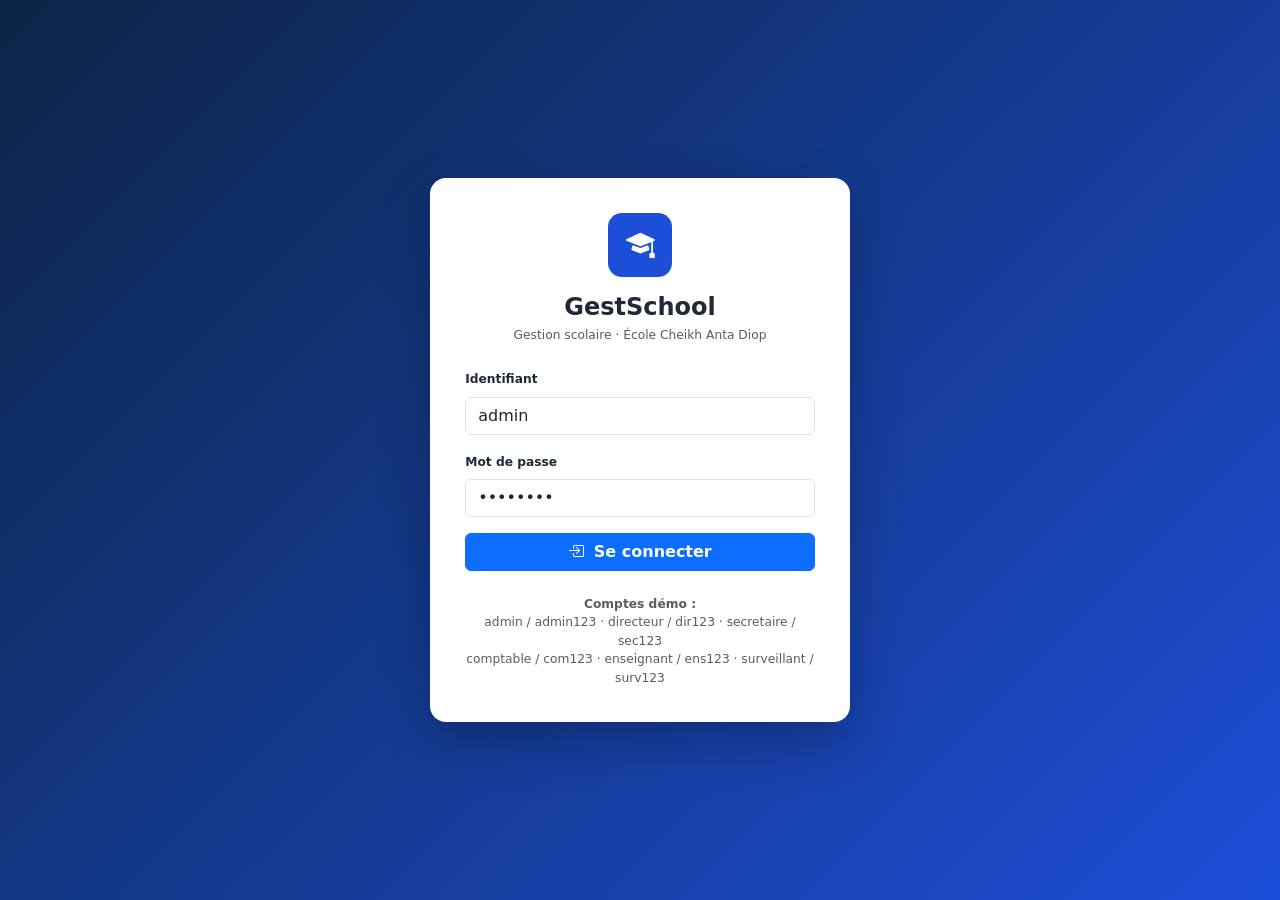
==== index.html @ b16cffb6 "GestSchool v2.0 — Application complète + PWA" ====
<!DOCTYPE html>
<html lang="fr">
<head>
  <meta charset="UTF-8" />
  <meta name="viewport" content="width=device-width, initial-scale=1.0" />
  <!-- ═══════════════ FAVICON ═══════════════ -->
<link rel="icon" type="image/svg+xml" href="assets/images/favicon.svg">
<link rel="apple-touch-icon" href="assets/images/favicon.svg">
<meta name="theme-color" content="#0B2545">
<meta name="apple-mobile-web-app-title" content="GestSchool">
<meta name="application-name" content="GestSchool">
<!-- ═══════════════════════════════════════ -->
 <!-- ═══════════════ PWA MANIFEST ═══════════════ -->
<link rel="manifest" href="manifest.json">
<meta name="apple-mobile-web-app-capable" content="yes">
<meta name="mobile-web-app-capable" content="yes">
<meta name="apple-mobile-web-app-status-bar-style" content="black-translucent">
<link rel="apple-touch-icon" sizes="180x180" href="assets/images/apple-touch-icon.png">
<link rel="icon" type="image/png" sizes="32x32" href="assets/images/favicon.png">
<!-- ═══════════════════════════════════════════ -->
  <title>Connexion · GestSchool</title>
  <link href="https://cdn.jsdelivr.net/npm/bootstrap@5.3.3/dist/css/bootstrap.min.css" rel="stylesheet">
  <link href="https://cdn.jsdelivr.net/npm/bootstrap-icons@1.11.3/font/bootstrap-icons.css" rel="stylesheet">
  <link rel="stylesheet" href="assets/css/style.css">
  <style>
    body{min-height:100vh;display:flex;align-items:center;justify-content:center;
      background:linear-gradient(135deg,#0B2545 0%,#1D4ED8 100%);}
    .login-card{max-width:420px;width:100%;background:#fff;border-radius:16px;
      padding:2.2rem;box-shadow:0 20px 50px rgba(0,0,0,.25);}
    .login-logo{width:64px;height:64px;border-radius:14px;background:#1D4ED8;
      display:flex;align-items:center;justify-content:center;color:#fff;font-size:1.8rem;margin:0 auto 1rem;}
  </style>
</head>
<body>
  <div class="login-card">
    <div class="login-logo"><i class="bi bi-mortarboard-fill"></i></div>
    <h4 class="text-center fw-bold mb-1">GestSchool</h4>
    <p class="text-center text-muted small mb-4">Gestion scolaire · École Cheikh Anta Diop</p>

    <form id="loginForm" novalidate>
      <div class="mb-3">
        <label class="form-label small fw-semibold">Identifiant</label>
        <input type="text" class="form-control" id="login" value="admin" required>
      </div>
      <div class="mb-3">
        <label class="form-label small fw-semibold">Mot de passe</label>
        <input type="password" class="form-control" id="password" value="admin123" required>
      </div>
      <div id="loginError" class="alert alert-danger py-2 small d-none"></div>
      <button class="btn btn-primary w-100 fw-semibold" type="submit">
        <i class="bi bi-box-arrow-in-right me-1"></i> Se connecter
      </button>
    </form>
    <div class="mt-4 small text-muted text-center">
      <strong>Comptes démo :</strong><br>
      admin / admin123 · directeur / dir123 · secretaire / sec123<br>
      comptable / com123 · enseignant / ens123 · surveillant / surv123
    </div>
  </div>

  <script src="assets/js/core/storage.js"></script>
  <script src="assets/js/core/db.js"></script>
  <script src="assets/js/core/utils.js"></script>
  <script src="assets/js/core/auth.js"></script>
  <script>
    // Init DB si vide + soumission formulaire
    DB.init();
    document.getElementById('loginForm').addEventListener('submit', e=>{
      e.preventDefault();
      const u = document.getElementById('login').value.trim();
      const p = document.getElementById('password').value;
      const err = document.getElementById('loginError');
      const user = Auth.login(u,p);
      if(user){ location.href='app.html'; }
      else { err.textContent='Identifiant ou mot de passe incorrect.'; err.classList.remove('d-none'); }
    });
  </script>
  <!-- ═══════════════ SERVICE WORKER ═══════════════ -->
<script>
  if('serviceWorker' in navigator){
    window.addEventListener('load', ()=>{
      navigator.serviceWorker.register('./service-worker.js')
        .then(reg => console.log('[App] Service Worker enregistré', reg.scope))
        .catch(err => console.warn('[App] Service Worker non enregistré', err));
    });
  }
</script>
</body>
</html>
---- assets/css/style.css ----
/* ===== VARIABLES ===== */
:root{
  --primary:#0B2545;
  --primary-light:#13315C;
  --royal:#1D4ED8;
  --royal-hover:#1e40af;
  --success:#16A34A;
  --warning:#F59E0B;
  --danger:#DC2626;
  --bg:#F4F6FA;
  --card:#FFFFFF;
  --text:#1F2937;
  --muted:#6B7280;
  --border:#E5E7EB;
  --radius:12px;
  --shadow:0 2px 8px rgba(11,37,69,.08);
  --shadow-lg:0 8px 24px rgba(11,37,69,.12);
  --sidebar-w:260px;
}

*{box-sizing:border-box;}
body{
  font-family:'Inter','Segoe UI',system-ui,-apple-system,sans-serif;
  background:var(--bg);color:var(--text);margin:0;
  font-size:14px;
}
a{text-decoration:none;}

/* ===== SIDEBAR ===== */
.sidebar{
  position:fixed;top:0;left:0;bottom:0;width:var(--sidebar-w);
  background:linear-gradient(180deg,var(--primary) 0%,var(--primary-light) 100%);
  color:#fff;display:flex;flex-direction:column;z-index:1040;
  transition:transform .3s ease;
}
.sidebar-brand{
  display:flex;align-items:center;gap:.75rem;
  padding:1.25rem 1.1rem;border-bottom:1px solid rgba(255,255,255,.08);
}
.sidebar-brand i{font-size:1.7rem;color:#60A5FA;}
.brand-title{font-weight:700;font-size:1.05rem;letter-spacing:.3px;}
.brand-sub{font-size:.72rem;color:#94A3B8;}
.sidebar-nav{
  flex:1;overflow-y:auto;padding:.75rem .6rem;
}
.sidebar-nav::-webkit-scrollbar{width:6px;}
.sidebar-nav::-webkit-scrollbar-thumb{background:rgba(255,255,255,.15);border-radius:3px;}
.nav-item{
  display:flex;align-items:center;gap:.7rem;
  padding:.6rem .75rem;border-radius:9px;color:#CBD5E1;
  font-size:.86rem;font-weight:500;margin-bottom:2px;
  transition:all .15s ease;cursor:pointer;
}
.nav-item i{font-size:1.05rem;width:20px;text-align:center;}
.nav-item:hover{background:rgba(255,255,255,.08);color:#fff;}
.nav-item.active{background:var(--royal);color:#fff;box-shadow:0 4px 12px rgba(29,78,216,.4);}
.sidebar-footer{padding:.8rem;border-top:1px solid rgba(255,255,255,.08);}

/* ===== LAYOUT ===== */
.main-wrapper{
  margin-left:var(--sidebar-w);min-height:100vh;
  display:flex;flex-direction:column;
  transition:margin-left .3s ease;
}
.topbar{
  height:64px;background:#fff;border-bottom:1px solid var(--border);
  display:flex;align-items:center;gap:1rem;padding:0 1.25rem;
  position:sticky;top:0;z-index:1030;
}
.search-box{
  flex:1;max-width:420px;display:flex;align-items:center;gap:.5rem;
  background:var(--bg);border:1px solid var(--border);border-radius:10px;
  padding:.45rem .8rem;
}
.search-box i{color:var(--muted);}
.search-box input{border:none;background:transparent;outline:none;flex:1;font-size:.88rem;}
.topbar-right{display:flex;align-items:center;gap:1rem;margin-left:auto;}
.badge-annee{
  background:#EFF6FF;color:var(--royal);font-weight:600;
  font-size:.75rem;padding:.35rem .7rem;border-radius:8px;
}
.icon-btn{
  background:transparent;border:none;font-size:1.2rem;color:var(--muted);
  position:relative;padding:.3rem;
}
.icon-btn:hover{color:var(--royal);}
.notif-dot{
  position:absolute;top:2px;right:2px;width:8px;height:8px;
  background:var(--danger);border-radius:50%;
}
.user-chip{display:flex;align-items:center;gap:.6rem;}
.avatar{
  width:38px;height:38px;border-radius:10px;background:var(--royal);
  color:#fff;display:flex;align-items:center;justify-content:center;
  font-weight:700;font-size:.95rem;
}
.user-name{font-size:.85rem;font-weight:600;line-height:1.1;}
.user-role{font-size:.72rem;color:var(--muted);text-transform:capitalize;}

.content{flex:1;padding:1.5rem;}

/* ===== CARTES ===== */
.page-title{font-size:1.35rem;font-weight:700;margin-bottom:.25rem;}
.page-sub{color:var(--muted);font-size:.85rem;margin-bottom:1.5rem;}

.stat-grid{
  display:grid;grid-template-columns:repeat(4,1fr);gap:1rem;margin-bottom:1.5rem;
}
.stat-card{
  background:var(--card);border-radius:var(--radius);padding:1.1rem 1.2rem;
  box-shadow:var(--shadow);display:flex;align-items:center;gap:1rem;
  border-left:4px solid var(--royal);transition:transform .15s,box-shadow .15s;
}
.stat-card:hover{transform:translateY(-2px);box-shadow:var(--shadow-lg);}
.stat-icon{
  width:48px;height:48px;border-radius:12px;display:flex;align-items:center;
  justify-content:center;font-size:1.3rem;background:#EFF6FF;color:var(--royal);
}
.stat-icon.green{background:#DCFCE7;color:var(--success);}
.stat-icon.orange{background:#FEF3C7;color:var(--warning);}
.stat-icon.red{background:#FEE2E2;color:var(--danger);}
.stat-icon.purple{background:#EDE9FE;color:#7C3AED;}
.stat-value{font-size:1.5rem;font-weight:700;line-height:1;}
.stat-label{font-size:.78rem;color:var(--muted);margin-top:.15rem;}

/* Cartes génériques */
.card-panel{
  background:var(--card);border-radius:var(--radius);
  box-shadow:var(--shadow);padding:1.25rem;margin-bottom:1.5rem;
}
.card-panel h6{
  font-size:.95rem;font-weight:700;margin-bottom:1rem;
  display:flex;align-items:center;gap:.5rem;
}
.card-panel h6 i{color:var(--royal);}

.grid-2{display:grid;grid-template-columns:1fr 1fr;gap:1.5rem;}
.grid-4{display:grid;grid-template-columns:repeat(4,1fr);gap:1.5rem;}

.chart-box{position:relative;height:260px;}

/* Finance bar */
.finance-row{display:flex;justify-content:space-between;font-size:.85rem;margin-bottom:.4rem;}
.finance-bar{height:12px;background:var(--bg);border-radius:6px;overflow:hidden;margin-bottom:1rem;}
.finance-bar .fill{height:100%;background:linear-gradient(90deg,#16A34A,#22C55E);border-radius:6px;}

/* Listes */
.mini-list{list-style:none;padding:0;margin:0;}
.mini-list li{
  display:flex;align-items:center;gap:.7rem;padding:.6rem 0;
  border-bottom:1px solid var(--border);font-size:.85rem;
}
.mini-list li:last-child{border-bottom:none;}
.mini-list .mini-avatar{
  width:32px;height:32px;border-radius:8px;background:#EFF6FF;color:var(--royal);
  display:flex;align-items:center;justify-content:center;font-weight:700;font-size:.75rem;
}
.mini-list .mini-meta{margin-left:auto;font-size:.75rem;color:var(--muted);}

.empty-module{
  display:flex;flex-direction:column;align-items:center;justify-content:center;
  padding:4rem 1rem;text-align:center;color:var(--muted);
}
.empty-module i{font-size:3rem;color:var(--border);margin-bottom:1rem;}

/* Overlay mobile */
.sidebar-overlay{
  display:none;position:fixed;inset:0;background:rgba(11,37,69,.5);
  z-index:1035;opacity:0;transition:opacity .3s;
}
.sidebar-overlay.show{display:block;opacity:1;}

/* Toasts */
.toast{border-radius:10px;}
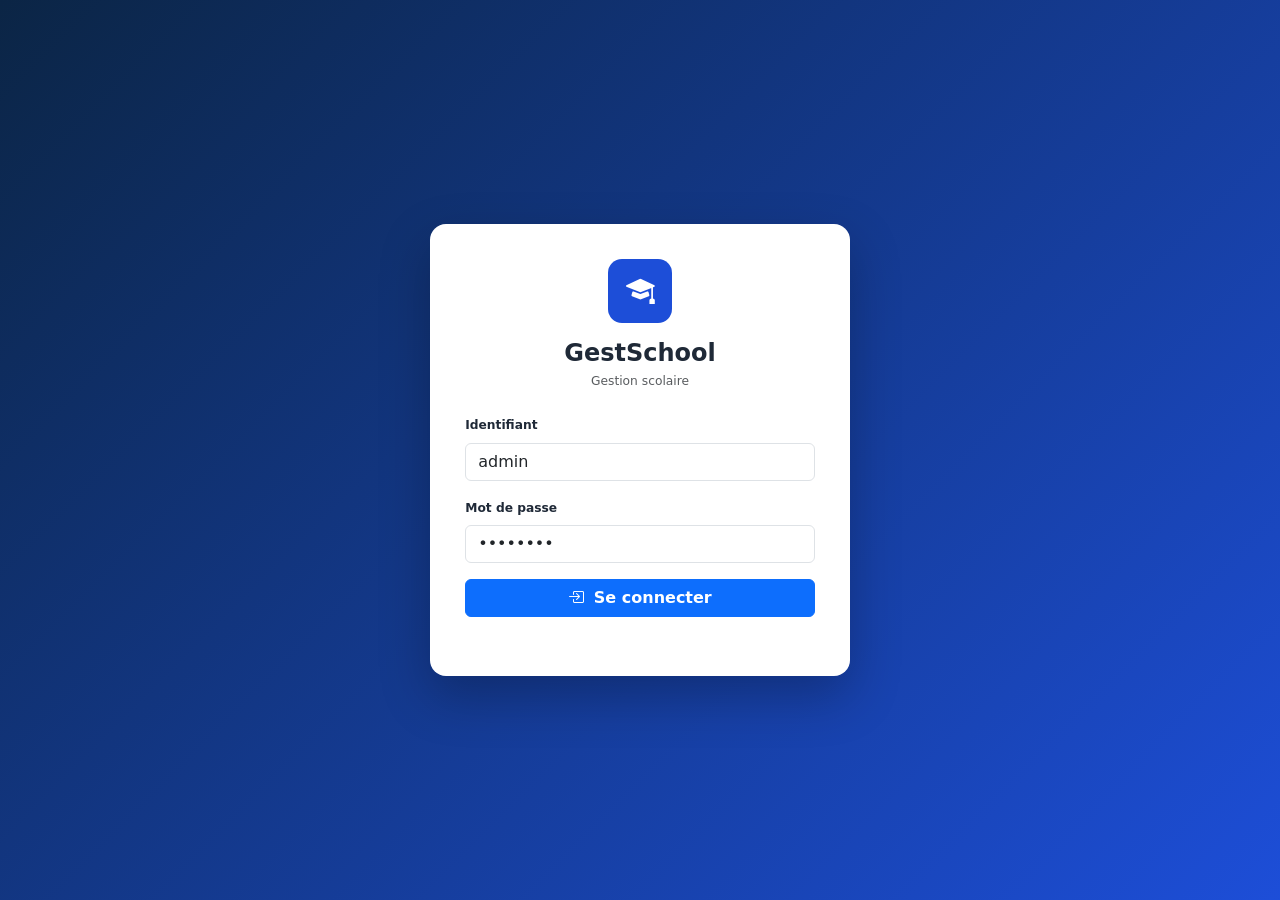
==== commit 2a911d8f: "Update index.html" ====
--- a/index.html
+++ b/index.html
@@ -3,21 +3,22 @@
 <head>
   <meta charset="UTF-8" />
   <meta name="viewport" content="width=device-width, initial-scale=1.0" />
+
   <!-- ═══════════════ FAVICON ═══════════════ -->
-<link rel="icon" type="image/svg+xml" href="assets/images/favicon.svg">
-<link rel="apple-touch-icon" href="assets/images/favicon.svg">
-<meta name="theme-color" content="#0B2545">
-<meta name="apple-mobile-web-app-title" content="GestSchool">
-<meta name="application-name" content="GestSchool">
-<!-- ═══════════════════════════════════════ -->
- <!-- ═══════════════ PWA MANIFEST ═══════════════ -->
-<link rel="manifest" href="manifest.json">
-<meta name="apple-mobile-web-app-capable" content="yes">
-<meta name="mobile-web-app-capable" content="yes">
-<meta name="apple-mobile-web-app-status-bar-style" content="black-translucent">
-<link rel="apple-touch-icon" sizes="180x180" href="assets/images/apple-touch-icon.png">
-<link rel="icon" type="image/png" sizes="32x32" href="assets/images/favicon.png">
-<!-- ═══════════════════════════════════════════ -->
+  <link rel="icon" type="image/svg+xml" href="assets/images/favicon.svg">
+  <link rel="apple-touch-icon" href="assets/images/favicon.svg">
+  <meta name="theme-color" content="#0B2545">
+  <meta name="apple-mobile-web-app-title" content="GestSchool">
+  <meta name="application-name" content="GestSchool">
+
+  <!-- ═══════════════ PWA MANIFEST ═══════════════ -->
+  <link rel="manifest" href="manifest.json">
+  <meta name="apple-mobile-web-app-capable" content="yes">
+  <meta name="mobile-web-app-capable" content="yes">
+  <meta name="apple-mobile-web-app-status-bar-style" content="black-translucent">
+  <link rel="apple-touch-icon" sizes="180x180" href="assets/images/apple-touch-icon.png">
+  <link rel="icon" type="image/png" sizes="32x32" href="assets/images/favicon.png">
+
   <title>Connexion · GestSchool</title>
   <link href="https://cdn.jsdelivr.net/npm/bootstrap@5.3.3/dist/css/bootstrap.min.css" rel="stylesheet">
   <link href="https://cdn.jsdelivr.net/npm/bootstrap-icons@1.11.3/font/bootstrap-icons.css" rel="stylesheet">
@@ -35,16 +36,16 @@
   <div class="login-card">
     <div class="login-logo"><i class="bi bi-mortarboard-fill"></i></div>
     <h4 class="text-center fw-bold mb-1">GestSchool</h4>
-    <p class="text-center text-muted small mb-4">Gestion scolaire · École Cheikh Anta Diop</p>
+    <p class="text-center text-muted small mb-4">Gestion scolaire </p>
 
     <form id="loginForm" novalidate>
       <div class="mb-3">
         <label class="form-label small fw-semibold">Identifiant</label>
-        <input type="text" class="form-control" id="login" value="admin" required>
+        <input type="text" class="form-control" id="login" value="admin" required autocomplete="username">
       </div>
       <div class="mb-3">
         <label class="form-label small fw-semibold">Mot de passe</label>
-        <input type="password" class="form-control" id="password" value="admin123" required>
+        <input type="password" class="form-control" id="password" value="admin123" required autocomplete="current-password">
       </div>
       <div id="loginError" class="alert alert-danger py-2 small d-none"></div>
       <button class="btn btn-primary w-100 fw-semibold" type="submit">
@@ -52,9 +53,9 @@
       </button>
     </form>
     <div class="mt-4 small text-muted text-center">
-      <strong>Comptes démo :</strong><br>
+      <!-- <strong>Comptes démo :</strong><br>
       admin / admin123 · directeur / dir123 · secretaire / sec123<br>
-      comptable / com123 · enseignant / ens123 · surveillant / surv123
+      comptable / com123 · enseignant / ens123 · surveillant / surv123 -->
     </div>
   </div>
 
@@ -63,27 +64,40 @@
   <script src="assets/js/core/utils.js"></script>
   <script src="assets/js/core/auth.js"></script>
   <script>
-    // Init DB si vide + soumission formulaire
+    // Init DB si vide
     DB.init();
+
     document.getElementById('loginForm').addEventListener('submit', e=>{
       e.preventDefault();
       const u = document.getElementById('login').value.trim();
       const p = document.getElementById('password').value;
       const err = document.getElementById('loginError');
-      const user = Auth.login(u,p);
-      if(user){ location.href='app.html'; }
-      else { err.textContent='Identifiant ou mot de passe incorrect.'; err.classList.remove('d-none'); }
+      err.classList.add('d-none');
+
+      console.log('[Login] Tentative :', u);
+
+      const user = Auth.login(u, p);
+      if(user){
+        console.log('[Login] ✅ Succès → redirection vers app.html');
+        // replace() force un rechargement à neuf (fiable en PWA)
+        window.location.replace('app.html');
+      } else {
+        err.textContent = 'Identifiant ou mot de passe incorrect.';
+        err.classList.remove('d-none');
+        console.warn('[Login] ❌ Échec');
+      }
     });
   </script>
+
   <!-- ═══════════════ SERVICE WORKER ═══════════════ -->
-<script>
-  if('serviceWorker' in navigator){
-    window.addEventListener('load', ()=>{
-      navigator.serviceWorker.register('./service-worker.js')
-        .then(reg => console.log('[App] Service Worker enregistré', reg.scope))
-        .catch(err => console.warn('[App] Service Worker non enregistré', err));
-    });
-  }
-</script>
+  <script>
+    if('serviceWorker' in navigator){
+      window.addEventListener('load', ()=>{
+        navigator.serviceWorker.register('./service-worker.js')
+          .then(reg => console.log('[App] Service Worker enregistré', reg.scope))
+          .catch(err => console.warn('[App] Service Worker non enregistré', err));
+      });
+    }
+  </script>
 </body>
-</html>+</html>
--- a/assets/css/style.css
+++ b/assets/css/style.css
@@ -171,4 +171,118 @@
 .sidebar-overlay.show{display:block;opacity:1;}
 
 /* Toasts */
-.toast{border-radius:10px;}+.toast{border-radius:10px;}
+
+
+/* ============================================================
+   EN-TÊTE DE DOCUMENT (fiches, reçus, bulletins, rapports)
+   ============================================================ */
+.entete-doc{
+  display: flex;
+  justify-content: space-between;
+  align-items: flex-start;
+  gap: 1rem;
+  padding-bottom: .75rem;
+  margin-bottom: 1rem;
+  border-bottom: 2px solid var(--primary, #0B2545);
+}
+.entete-doc-left{
+  display: flex;
+  gap: .85rem;
+  align-items: center;
+  flex: 1;
+}
+.entete-doc-logo{
+  width: 60px;
+  height: 60px;
+  flex-shrink: 0;
+  border-radius: 10px;
+  overflow: hidden;
+  background: #EFF6FF;
+  display: flex;
+  align-items: center;
+  justify-content: center;
+  border: 1px solid #DBEAFE;
+}
+.entete-doc-logo img{
+  width: 100%;
+  height: 100%;
+  object-fit: contain;
+}
+.entete-doc-logo-placeholder{
+  font-size: 1.8rem;
+  color: #1D4ED8;
+  background: linear-gradient(135deg, #EFF6FF 0%, #DBEAFE 100%);
+}
+.entete-doc-infos{ line-height: 1.35; }
+.entete-doc-ligne{
+  font-size: .68rem;
+  font-weight: 600;
+  text-transform: uppercase;
+  letter-spacing: .3px;
+  color: #4B5563;
+}
+.entete-doc-nom{
+  font-size: 1.05rem;
+  font-weight: 700;
+  color: #0B2545;
+  margin-top: .15rem;
+}
+.entete-doc-detail{
+  font-size: .75rem;
+  color: #6B7280;
+  display: flex;
+  align-items: center;
+  gap: .3rem;
+  margin-top: .1rem;
+}
+.entete-doc-detail i{ font-size: .7rem; color: #1D4ED8; }
+.entete-doc-slogan{
+  font-size: .72rem;
+  color: #6B7280;
+  font-style: italic;
+  margin-top: .2rem;
+}
+.entete-doc-right{
+  text-align: right;
+  font-size: .75rem;
+  flex-shrink: 0;
+}
+.entete-doc-annee{
+  font-weight: 700;
+  color: #1D4ED8;
+  background: #EFF6FF;
+  padding: .2rem .55rem;
+  border-radius: 6px;
+  display: inline-block;
+}
+.entete-doc-soust{
+  color: #6B7280;
+  font-weight: 600;
+  margin-top: .3rem;
+}
+.entete-doc-date{
+  color: #9CA3AF;
+  font-size: .7rem;
+  margin-top: .2rem;
+}
+
+/* Version impression */
+@media print{
+  .entete-doc{
+    border-color: #000;
+  }
+  .entete-doc-nom,
+  .entete-doc-ligne,
+  .entete-doc-detail,
+  .entete-doc-slogan,
+  .entete-doc-annee,
+  .entete-doc-soust,
+  .entete-doc-date{
+    color: #000 !important;
+  }
+  .entete-doc-logo{
+    border-color: #000;
+    background: #fff;
+  }
+}
